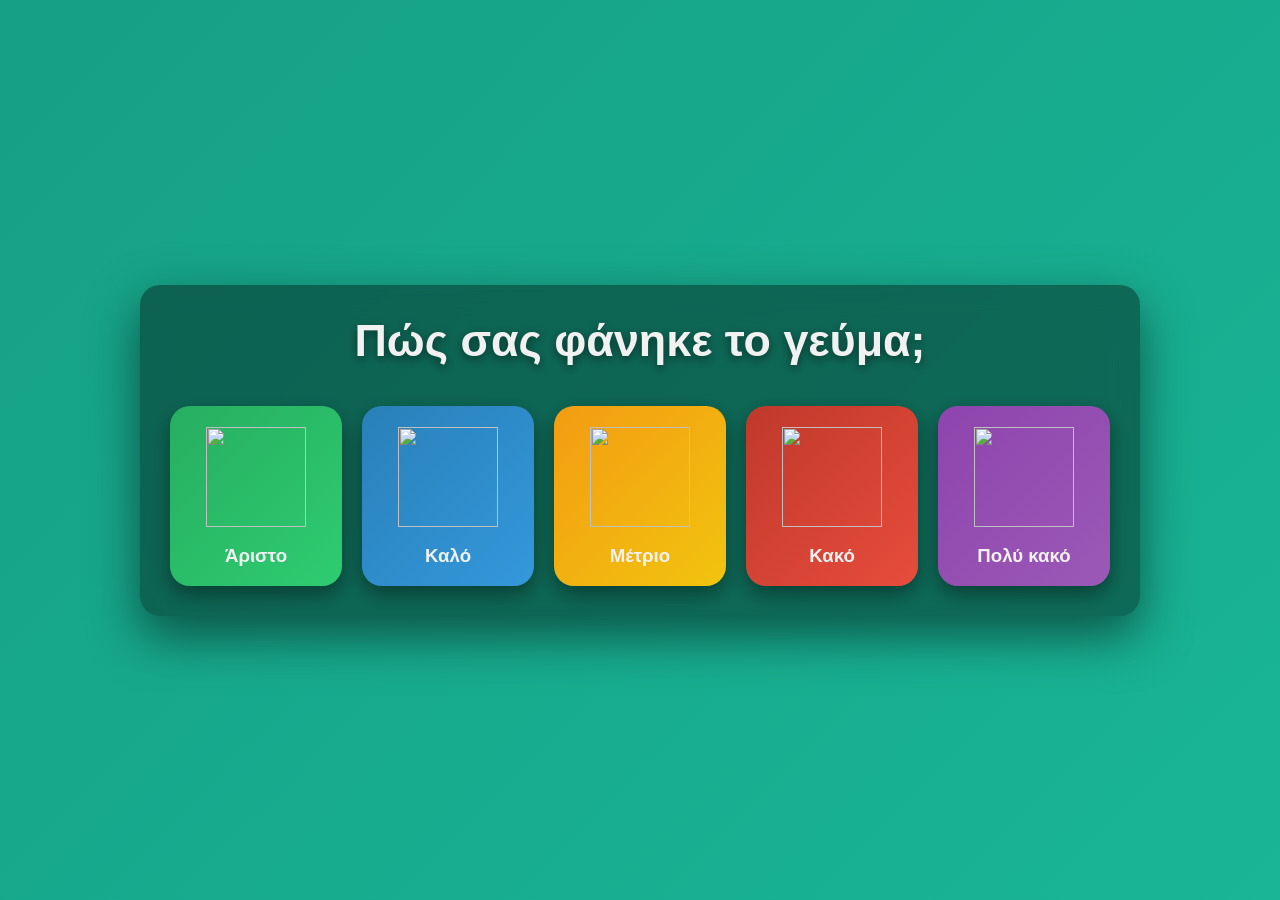
==== index.html @ 11b75070 "Add files via upload" ====
<!DOCTYPE html>
<html lang="el">
<head>
<meta charset="UTF-8">
<meta name="viewport" content="width=device-width, initial-scale=1.0">
<title>Αξιολόγηση Γεύματος</title>
<link rel="stylesheet" href="style.css">
</head>

<body>

<div class="container">
    <h1>Πώς σας φάνηκε το γεύμα;</h1>

    <div class="buttons">
        <button class="excellent" onclick="saveResponse('Άριστο')">
            <div class="emoji-container"><img src="/images/aristo.png" alt=""></div>
            <span class="label">Άριστο</span>
        </button>

        <button class="good" onclick="saveResponse('Καλό')">
            <div class="emoji-container"><img src="/images/kalo.png" alt=""></div>
            <span class="label">Καλό</span>
        </button>

        <button class="average" onclick="saveResponse('Μέτριο')">
            <div class="emoji-container"><img src="/images/metrio.png" alt=""></div>
            <span class="label">Μέτριο</span>
        </button>

        <button class="bad" onclick="saveResponse('Κακό')">
            <div class="emoji-container"><img src="/images/kako.png" alt=""></div>
            <span class="label">Κακό</span>
        </button>

        <button class="terrible" onclick="saveResponse('Πολύ κακό')">
            <div class="emoji-container"><img src="/images/polykako.png" alt=""></div>
            <span class="label">Πολύ κακό</span>
        </button>
    </div>

    <div class="thanks" id="thanksMessage">
        Ευχαριστούμε!
    </div>
</div>

<script src="app.js"></script>
</body>
</html>
---- style.css ----
/* Reset */
* {
    margin: 0;
    padding: 0;
    box-sizing: border-box;
}

/* Body */
body {
    font-family: 'Segoe UI', sans-serif;
    height: 100vh;
    display: flex;
    justify-content: center;
    align-items: center;

    /* σοβαρό gradient για επαγγελματική εμφάνιση */
    background: linear-gradient(-45deg, #2c3e50, #34495e, #1abc9c, #16a085);
    background-size: 400% 400%;
    animation: gradientBG 12s ease infinite;
}

/* Background animation */
@keyframes gradientBG {
    0% { background-position: 0% 50%; }
    50% { background-position: 100% 50%; }
    100% { background-position: 0% 50%; }
}

/* Container */
.container {
    width: 95%;
    max-width: 1000px;
    text-align: center;
    background: rgba(0, 0, 0, 0.4);
    backdrop-filter: blur(12px);
    border-radius: 20px;
    padding: 30px;
    box-shadow: 0 20px 50px rgba(0,0,0,0.5);
}

/* Title */
h1 {
    font-size: 2.8em;
    color: #f1f1f1;
    margin-bottom: 40px;
    text-shadow: 0 3px 10px rgba(0,0,0,0.5);
}

/* Buttons container */
.buttons {
    display: flex;
    flex-wrap: nowrap; /* όλα σε μία σειρά */
    justify-content: center;
    gap: 20px;
}

/* Base button */
button {
    width: 180px;       /* μεγαλύτερο για emoji */
    height: 180px;      /* μεγαλύτερο για emoji */
    border: none;
    border-radius: 20px;
    cursor: pointer;
    font-weight: bold;
    color: #f1f1f1;
    display: flex;
    flex-direction: column;
    align-items: center;
    justify-content: center;
    gap: 10px;

    background: rgba(255,255,255,0.05);
    box-shadow: 0 8px 20px rgba(0,0,0,0.4);
    transition: all 0.25s ease;
    position: relative;
    overflow: hidden;
}

/* Emoji container - μεγάλα και ευθυγραμμισμένα */
.emoji-container {
    font-size: 100px;    /* μεγάλο emoji για tablet */
    height: 110px;       /* σταθερό ύψος για ευθυγράμμιση */
    display: flex;
    justify-content: center;
    align-items: center;
    line-height: 1;
}

/* Εικόνες emoji */
button .emoji-container img {
    width: 100px;
    height: 100px;
    object-fit: contain;
    display: block;
    margin-bottom: 5px;
}

/* Label */
button .label {
    font-size: 1.4em;
}

/* Hover subtle */
button:hover {
    transform: translateY(-5px);
    box-shadow: 0 12px 30px rgba(0,0,0,0.6);
}

/* Click */
button:active {
    transform: scale(0.95);
}

/* Glow effect */
button::before {
    content: "";
    position: absolute;
    width: 300%;
    height: 300%;
    top: -100%;
    left: -100%;
    background: radial-gradient(circle, rgba(255,255,255,0.2), transparent);
    transform: rotate(25deg);
    opacity: 0;
    transition: 0.4s;
}

button:hover::before {
    opacity: 1;
}

/* Rating colors - σοβαρά και επαγγελματικά */
.excellent { background: linear-gradient(135deg, #27ae60, #2ecc71); }
.good      { background: linear-gradient(135deg, #2980b9, #3498db); }
.average   { background: linear-gradient(135deg, #f39c12, #f1c40f); }
.bad       { background: linear-gradient(135deg, #c0392b, #e74c3c); }
.terrible  { background: linear-gradient(135deg, #8e44ad, #9b59b6); }

/* Thank you message */
.thanks {
    font-size: 2.5em;
    color: #1abc9c;
    margin-top: 30px;
    display: none;
    animation: fadeIn 0.5s ease;
}

/* Fade animation */
@keyframes fadeIn {
    from { opacity: 0; transform: translateY(20px); }
    to   { opacity: 1; transform: translateY(0); }
}

/* Responsive για tablets */
@media (max-width: 900px) {
    button {
        width: 160px;
        height: 160px;
    }
    .emoji-container {
        font-size: 85px;
        height: 95px;
    }
    .emoji-container img {
        width: 85px;
        height: 85px;
    }
    .buttons {
        gap: 15px;
        flex-wrap: wrap;
    }
    h1 {
        font-size: 2.2em;
    }
}
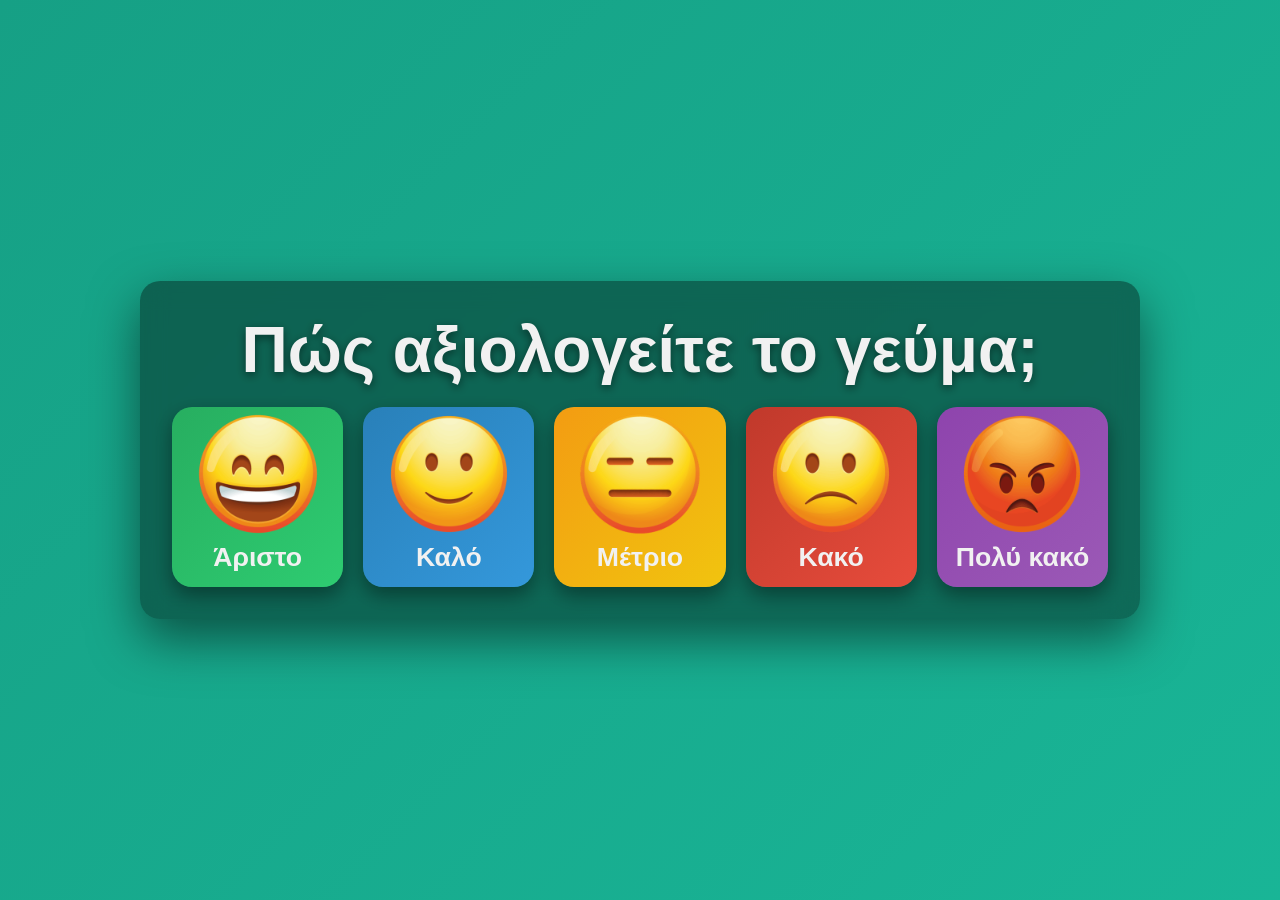
==== commit 2a5a078e: "sizing changes" ====
--- a/index.html
+++ b/index.html
@@ -10,31 +10,31 @@
 <body>
 
 <div class="container">
-    <h1>Πώς σας φάνηκε το γεύμα;</h1>
+    <h1>Πώς αξιολογείτε το γεύμα;</h1>
 
     <div class="buttons">
         <button class="excellent" onclick="saveResponse('Άριστο')">
-            <div class="emoji-container"><img src="/images/aristo.png" alt=""></div>
+            <div class="emoji-container"><img src="images/aristo.png" alt=""></div>
             <span class="label">Άριστο</span>
         </button>
 
         <button class="good" onclick="saveResponse('Καλό')">
-            <div class="emoji-container"><img src="/images/kalo.png" alt=""></div>
+            <div class="emoji-container"><img src="images/kalo.png" alt=""></div>
             <span class="label">Καλό</span>
         </button>
 
         <button class="average" onclick="saveResponse('Μέτριο')">
-            <div class="emoji-container"><img src="/images/metrio.png" alt=""></div>
+            <div class="emoji-container"><img src="images/metrio.png" alt=""></div>
             <span class="label">Μέτριο</span>
         </button>
 
         <button class="bad" onclick="saveResponse('Κακό')">
-            <div class="emoji-container"><img src="/images/kako.png" alt=""></div>
+            <div class="emoji-container"><img src="images/kako.png" alt=""></div>
             <span class="label">Κακό</span>
         </button>
 
         <button class="terrible" onclick="saveResponse('Πολύ κακό')">
-            <div class="emoji-container"><img src="/images/polykako.png" alt=""></div>
+            <div class="emoji-container"><img src="images/polykako.png" alt=""></div>
             <span class="label">Πολύ κακό</span>
         </button>
     </div>
@@ -46,4 +46,4 @@
 
 <script src="app.js"></script>
 </body>
-</html>+</html>
--- a/style.css
+++ b/style.css
@@ -28,21 +28,21 @@
 
 /* Container */
 .container {
-    width: 95%;
+    width: 100%;
     max-width: 1000px;
     text-align: center;
     background: rgba(0, 0, 0, 0.4);
     backdrop-filter: blur(12px);
     border-radius: 20px;
-    padding: 30px;
+    padding: 2rem;
     box-shadow: 0 20px 50px rgba(0,0,0,0.5);
 }
 
 /* Title */
 h1 {
-    font-size: 2.8em;
+    font-size: 4em;
     color: #f1f1f1;
-    margin-bottom: 40px;
+    margin-bottom: 20px;
     text-shadow: 0 3px 10px rgba(0,0,0,0.5);
 }
 
@@ -56,7 +56,7 @@
 
 /* Base button */
 button {
-    width: 180px;       /* μεγαλύτερο για emoji */
+    width: 280px;       /* μεγαλύτερο για emoji */
     height: 180px;      /* μεγαλύτερο για emoji */
     border: none;
     border-radius: 20px;
@@ -78,7 +78,7 @@
 
 /* Emoji container - μεγάλα και ευθυγραμμισμένα */
 .emoji-container {
-    font-size: 100px;    /* μεγάλο emoji για tablet */
+    font-size: 250px;    /* μεγάλο emoji για tablet */
     height: 110px;       /* σταθερό ύψος για ευθυγράμμιση */
     display: flex;
     justify-content: center;
@@ -88,8 +88,8 @@
 
 /* Εικόνες emoji */
 button .emoji-container img {
-    width: 100px;
-    height: 100px;
+    width: 180px;
+    height: 140px;
     object-fit: contain;
     display: block;
     margin-bottom: 5px;
@@ -97,7 +97,7 @@
 
 /* Label */
 button .label {
-    font-size: 1.4em;
+    font-size: 2em;
 }
 
 /* Hover subtle */
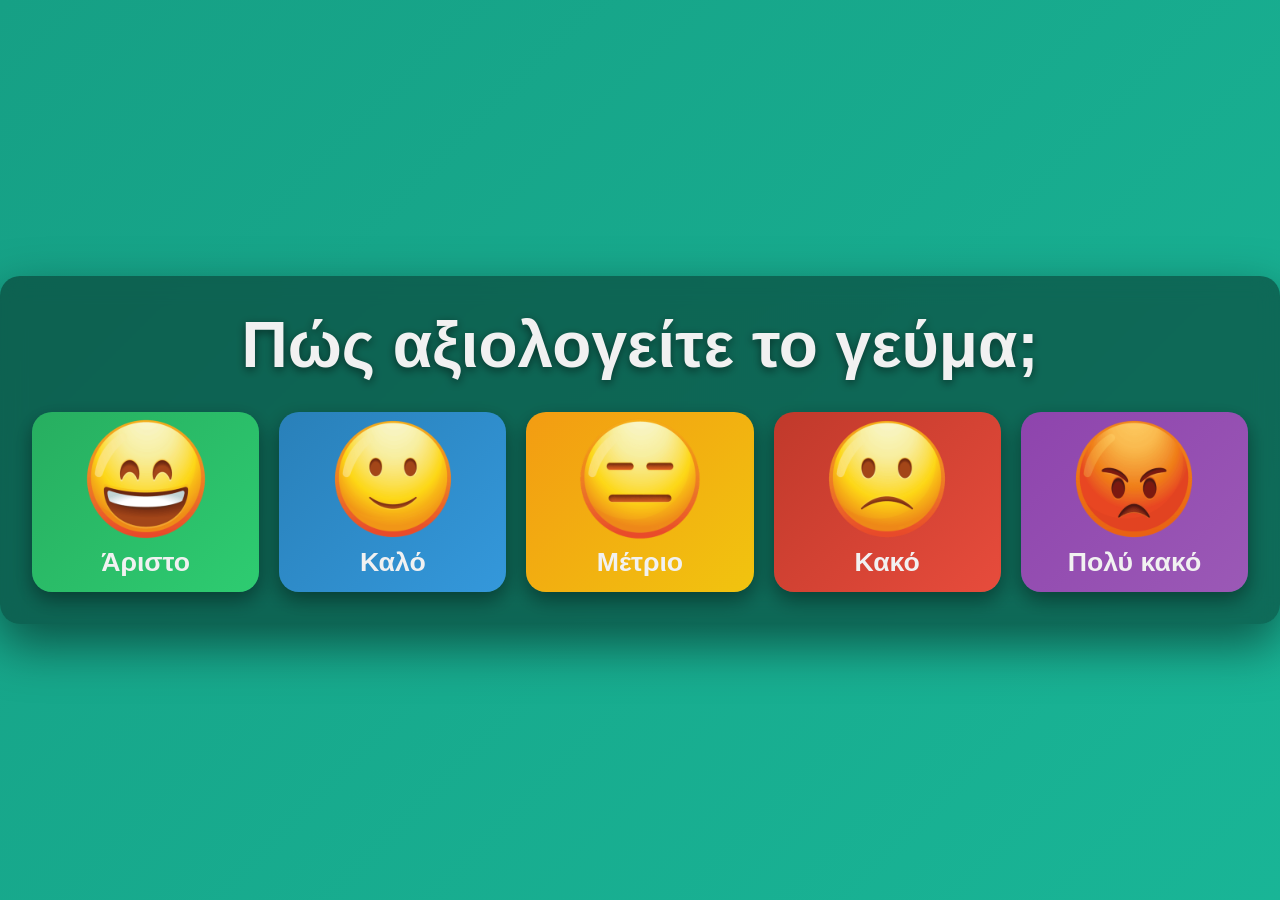
==== commit 60fc9703: "styles" ====
--- a/index.html
+++ b/index.html
@@ -41,7 +41,7 @@
 
     <div class="thanks" id="thanksMessage">
         Ευχαριστούμε!
-    </div>
+    </div>  
 </div>
 
 <script src="app.js"></script>
--- a/style.css
+++ b/style.css
@@ -29,7 +29,7 @@
 /* Container */
 .container {
     width: 100%;
-    max-width: 1000px;
+    max-width: 1300px;
     text-align: center;
     background: rgba(0, 0, 0, 0.4);
     backdrop-filter: blur(12px);
@@ -42,7 +42,7 @@
 h1 {
     font-size: 4em;
     color: #f1f1f1;
-    margin-bottom: 20px;
+    margin-bottom: 30px;
     text-shadow: 0 3px 10px rgba(0,0,0,0.5);
 }
 
@@ -145,6 +145,23 @@
     animation: fadeIn 0.5s ease;
 }
 
+.result-item {
+    margin-bottom: 15px;
+}
+
+.bar {
+    height: 10px;
+    background: #ddd;
+    border-radius: 5px;
+    overflow: hidden;
+    margin-top: 5px;
+}
+
+.fill {
+    height: 100%;
+    background: #4caf50;
+}
+
 /* Fade animation */
 @keyframes fadeIn {
     from { opacity: 0; transform: translateY(20px); }
